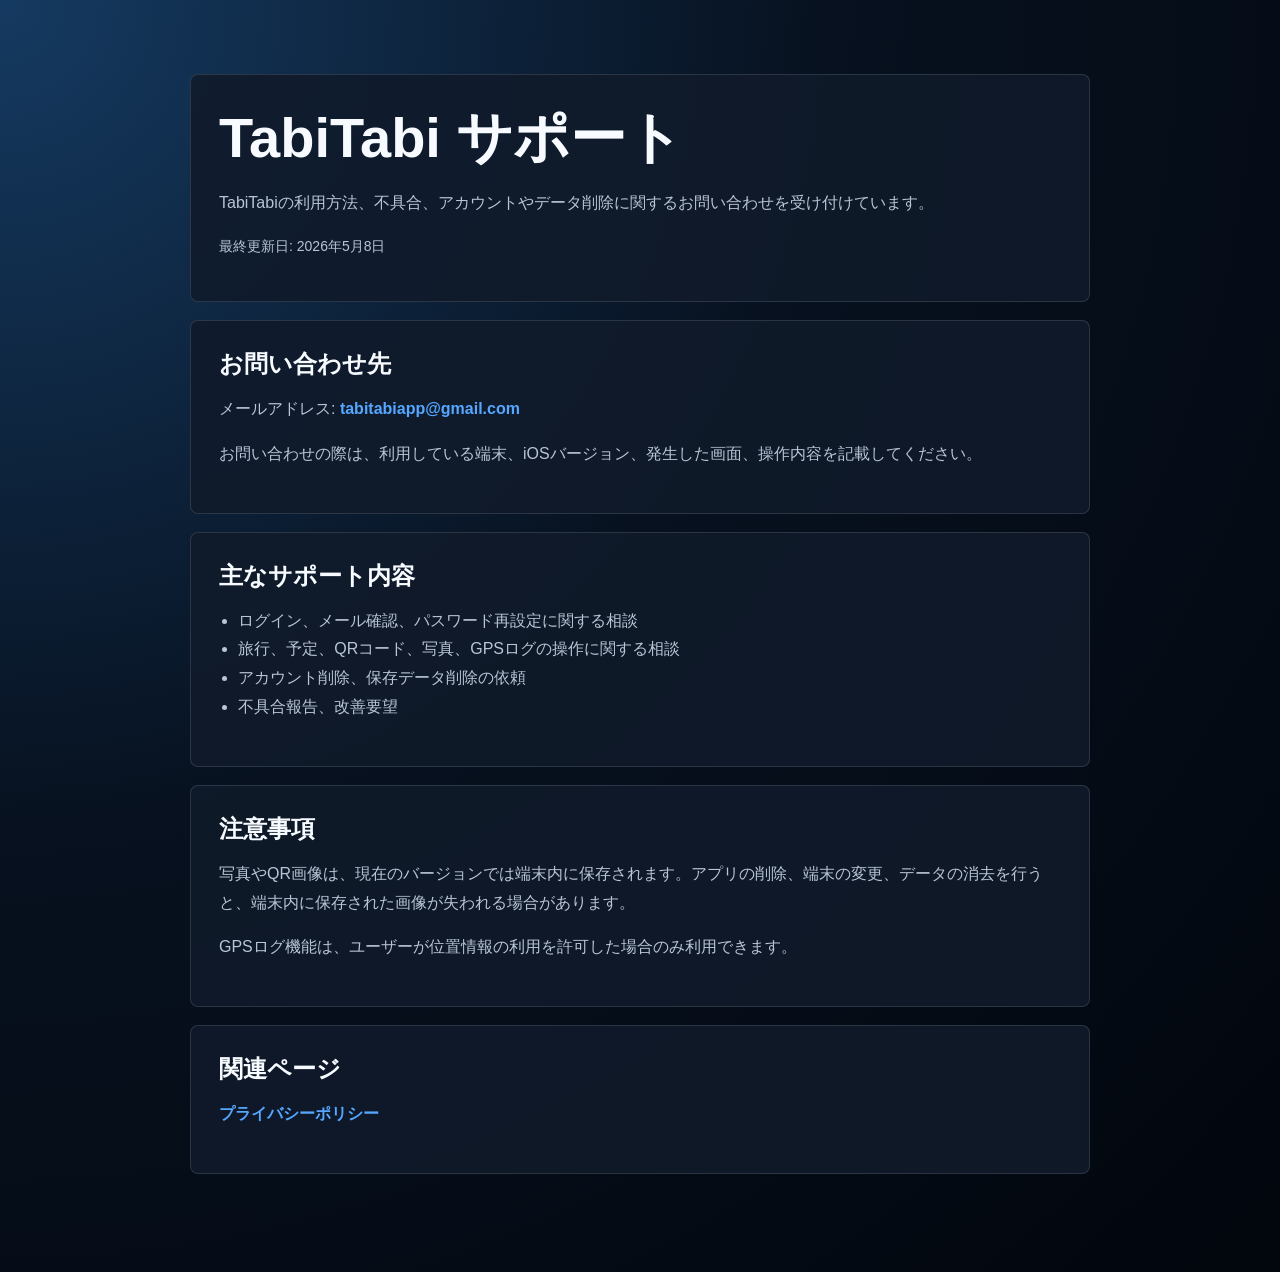
==== support.html @ 370d9b12 "Add files via upload" ====
<!doctype html>
<html lang="ja">
<head>
  <meta charset="utf-8">
  <meta name="viewport" content="width=device-width, initial-scale=1">
  <title>TabiTabi サポート</title>
  <style>
    :root {
      color-scheme: light dark;
      --bg: #07111f;
      --panel: #101b2b;
      --text: #f7fbff;
      --muted: #b8c5d6;
      --line: rgba(255, 255, 255, 0.12);
      --accent: #55a7ff;
    }
    body {
      margin: 0;
      font-family: -apple-system, BlinkMacSystemFont, "Hiragino Sans", "Yu Gothic", sans-serif;
      background: radial-gradient(circle at top left, #153a61, var(--bg) 46%, #02060d);
      color: var(--text);
      line-height: 1.8;
    }
    main {
      width: min(900px, calc(100% - 40px));
      margin: 0 auto;
      padding: 56px 0 80px;
    }
    header, section {
      background: color-mix(in srgb, var(--panel) 88%, transparent);
      border: 1px solid var(--line);
      border-radius: 8px;
      padding: 28px;
      margin: 18px 0;
    }
    h1, h2 {
      margin: 0 0 12px;
      line-height: 1.25;
      letter-spacing: 0;
    }
    h1 {
      font-size: clamp(34px, 7vw, 56px);
    }
    h2 {
      font-size: 24px;
    }
    p, li {
      color: var(--muted);
      font-size: 16px;
    }
    a {
      color: var(--accent);
      font-weight: 700;
      text-decoration: none;
    }
    ul {
      padding-left: 1.2em;
    }
    .updated {
      color: var(--muted);
      font-size: 14px;
    }
  </style>
</head>
<body>
  <main>
    <header>
      <h1>TabiTabi サポート</h1>
      <p>TabiTabiの利用方法、不具合、アカウントやデータ削除に関するお問い合わせを受け付けています。</p>
      <p class="updated">最終更新日: 2026年5月8日</p>
    </header>

    <section>
      <h2>お問い合わせ先</h2>
      <p>メールアドレス: <a href="mailto:tabitabiapp@gmail.com">tabitabiapp@gmail.com</a></p>
      <p>お問い合わせの際は、利用している端末、iOSバージョン、発生した画面、操作内容を記載してください。</p>
    </section>

    <section>
      <h2>主なサポート内容</h2>
      <ul>
        <li>ログイン、メール確認、パスワード再設定に関する相談</li>
        <li>旅行、予定、QRコード、写真、GPSログの操作に関する相談</li>
        <li>アカウント削除、保存データ削除の依頼</li>
        <li>不具合報告、改善要望</li>
      </ul>
    </section>

    <section>
      <h2>注意事項</h2>
      <p>写真やQR画像は、現在のバージョンでは端末内に保存されます。アプリの削除、端末の変更、データの消去を行うと、端末内に保存された画像が失われる場合があります。</p>
      <p>GPSログ機能は、ユーザーが位置情報の利用を許可した場合のみ利用できます。</p>
    </section>

    <section>
      <h2>関連ページ</h2>
      <p><a href="./privacy-policy.html">プライバシーポリシー</a></p>
    </section>
  </main>
</body>
</html>
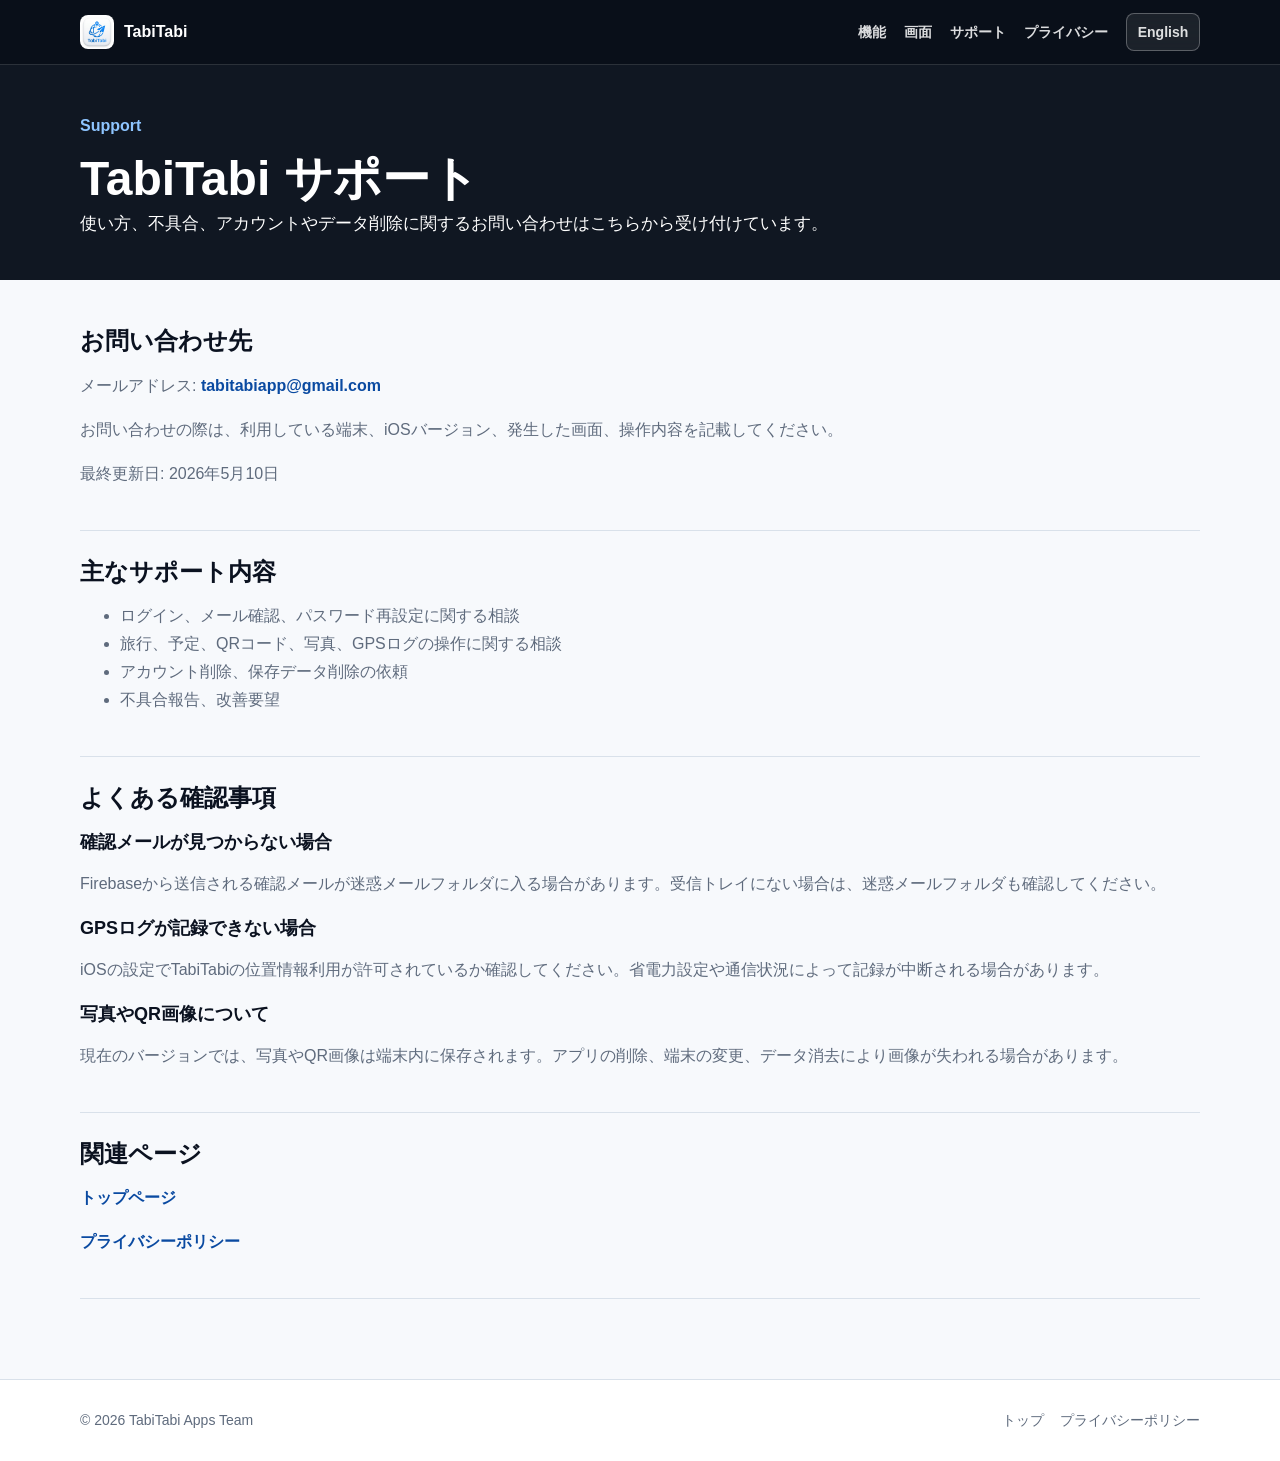
==== commit 53bf14cc: "Add TabiTabi public support site" ====
--- a/support.html
+++ b/support.html
@@ -3,80 +3,45 @@
 <head>
   <meta charset="utf-8">
   <meta name="viewport" content="width=device-width, initial-scale=1">
+  <meta name="description" content="TabiTabiのサポートページです。お問い合わせ、不具合報告、データ削除依頼を受け付けています。">
+  <meta name="robots" content="noindex, nofollow">
   <title>TabiTabi サポート</title>
-  <style>
-    :root {
-      color-scheme: light dark;
-      --bg: #07111f;
-      --panel: #101b2b;
-      --text: #f7fbff;
-      --muted: #b8c5d6;
-      --line: rgba(255, 255, 255, 0.12);
-      --accent: #55a7ff;
-    }
-    body {
-      margin: 0;
-      font-family: -apple-system, BlinkMacSystemFont, "Hiragino Sans", "Yu Gothic", sans-serif;
-      background: radial-gradient(circle at top left, #153a61, var(--bg) 46%, #02060d);
-      color: var(--text);
-      line-height: 1.8;
-    }
-    main {
-      width: min(900px, calc(100% - 40px));
-      margin: 0 auto;
-      padding: 56px 0 80px;
-    }
-    header, section {
-      background: color-mix(in srgb, var(--panel) 88%, transparent);
-      border: 1px solid var(--line);
-      border-radius: 8px;
-      padding: 28px;
-      margin: 18px 0;
-    }
-    h1, h2 {
-      margin: 0 0 12px;
-      line-height: 1.25;
-      letter-spacing: 0;
-    }
-    h1 {
-      font-size: clamp(34px, 7vw, 56px);
-    }
-    h2 {
-      font-size: 24px;
-    }
-    p, li {
-      color: var(--muted);
-      font-size: 16px;
-    }
-    a {
-      color: var(--accent);
-      font-weight: 700;
-      text-decoration: none;
-    }
-    ul {
-      padding-left: 1.2em;
-    }
-    .updated {
-      color: var(--muted);
-      font-size: 14px;
-    }
-  </style>
+  <link rel="stylesheet" href="./styles.css">
 </head>
 <body>
-  <main>
-    <header>
+  <header class="site-header">
+    <nav class="nav" aria-label="メインナビゲーション">
+      <a class="brand" href="./index.html">
+        <img src="./assets/aicon1.png" alt="TabiTabi">
+        <span>TabiTabi</span>
+      </a>
+      <div class="nav-links">
+        <a href="./index.html#features">機能</a>
+        <a href="./index.html#screens">画面</a>
+        <a href="./support.html">サポート</a>
+        <a href="./privacy-policy.html">プライバシー</a>
+        <a class="language-switch" href="./support-en.html" lang="en">English</a>
+      </div>
+    </nav>
+  </header>
+
+  <section class="page-hero">
+    <div class="page-main">
+      <p class="eyebrow">Support</p>
       <h1>TabiTabi サポート</h1>
-      <p>TabiTabiの利用方法、不具合、アカウントやデータ削除に関するお問い合わせを受け付けています。</p>
-      <p class="updated">最終更新日: 2026年5月8日</p>
-    </header>
+      <p class="page-lead">使い方、不具合、アカウントやデータ削除に関するお問い合わせはこちらから受け付けています。</p>
+    </div>
+  </section>
 
-    <section>
+  <main class="page-main">
+    <section class="content-section">
       <h2>お問い合わせ先</h2>
-      <p>メールアドレス: <a href="mailto:tabitabiapp@gmail.com">tabitabiapp@gmail.com</a></p>
+      <p>メールアドレス: <a class="inline-link" href="mailto:tabitabiapp@gmail.com">tabitabiapp@gmail.com</a></p>
       <p>お問い合わせの際は、利用している端末、iOSバージョン、発生した画面、操作内容を記載してください。</p>
+      <p>最終更新日: 2026年5月10日</p>
     </section>
 
-    <section>
+    <section class="content-section">
       <h2>主なサポート内容</h2>
       <ul>
         <li>ログイン、メール確認、パスワード再設定に関する相談</li>
@@ -86,16 +51,33 @@
       </ul>
     </section>
 
-    <section>
-      <h2>注意事項</h2>
-      <p>写真やQR画像は、現在のバージョンでは端末内に保存されます。アプリの削除、端末の変更、データの消去を行うと、端末内に保存された画像が失われる場合があります。</p>
-      <p>GPSログ機能は、ユーザーが位置情報の利用を許可した場合のみ利用できます。</p>
+    <section class="content-section">
+      <h2>よくある確認事項</h2>
+      <h3>確認メールが見つからない場合</h3>
+      <p>Firebaseから送信される確認メールが迷惑メールフォルダに入る場合があります。受信トレイにない場合は、迷惑メールフォルダも確認してください。</p>
+
+      <h3>GPSログが記録できない場合</h3>
+      <p>iOSの設定でTabiTabiの位置情報利用が許可されているか確認してください。省電力設定や通信状況によって記録が中断される場合があります。</p>
+
+      <h3>写真やQR画像について</h3>
+      <p>現在のバージョンでは、写真やQR画像は端末内に保存されます。アプリの削除、端末の変更、データ消去により画像が失われる場合があります。</p>
     </section>
 
-    <section>
+    <section class="content-section">
       <h2>関連ページ</h2>
-      <p><a href="./privacy-policy.html">プライバシーポリシー</a></p>
+      <p><a class="inline-link" href="./index.html">トップページ</a></p>
+      <p><a class="inline-link" href="./privacy-policy.html">プライバシーポリシー</a></p>
     </section>
   </main>
+
+  <footer class="footer">
+    <div class="footer-inner">
+      <span>© 2026 TabiTabi Apps Team</span>
+      <div class="footer-links">
+        <a href="./index.html">トップ</a>
+        <a href="./privacy-policy.html">プライバシーポリシー</a>
+      </div>
+    </div>
+  </footer>
 </body>
 </html>
--- a/styles.css
+++ b/styles.css
@@ -0,0 +1,483 @@
+:root {
+  color-scheme: light;
+  --ink: #0b1220;
+  --text: #172033;
+  --muted: #5f6b7d;
+  --line: #d9e1ea;
+  --surface: #ffffff;
+  --soft: #eef5fb;
+  --blue: #1677ff;
+  --blue-dark: #0a4aa1;
+  --green: #16a064;
+  --coral: #ef6b5f;
+}
+
+* {
+  box-sizing: border-box;
+}
+
+html {
+  scroll-behavior: smooth;
+}
+
+body {
+  margin: 0;
+  color: var(--text);
+  background: #f7f9fc;
+  font-family: -apple-system, BlinkMacSystemFont, "Hiragino Sans", "Yu Gothic", "Yu Gothic UI", sans-serif;
+  line-height: 1.75;
+}
+
+img {
+  display: block;
+  max-width: 100%;
+}
+
+figure {
+  margin: 0;
+}
+
+a {
+  color: inherit;
+  text-decoration: none;
+}
+
+.site-header {
+  position: fixed;
+  z-index: 10;
+  top: 0;
+  left: 0;
+  right: 0;
+  border-bottom: 1px solid rgba(255, 255, 255, 0.14);
+  background: rgba(8, 13, 23, 0.72);
+  backdrop-filter: blur(18px);
+}
+
+.nav {
+  width: min(1120px, calc(100% - 32px));
+  height: 64px;
+  margin: 0 auto;
+  display: flex;
+  align-items: center;
+  justify-content: space-between;
+  gap: 16px;
+}
+
+.brand {
+  display: inline-flex;
+  align-items: center;
+  gap: 10px;
+  color: #ffffff;
+  font-weight: 800;
+}
+
+.brand img {
+  width: 34px;
+  height: 34px;
+  border-radius: 8px;
+}
+
+.nav-links {
+  display: flex;
+  align-items: center;
+  gap: 18px;
+  color: rgba(255, 255, 255, 0.86);
+  font-size: 14px;
+  font-weight: 700;
+}
+
+.nav-links a {
+  padding: 6px 0;
+}
+
+.language-switch {
+  min-width: 74px;
+  padding: 7px 10px;
+  border: 1px solid rgba(255, 255, 255, 0.28);
+  border-radius: 8px;
+  text-align: center;
+  background: rgba(255, 255, 255, 0.08);
+}
+
+.hero {
+  min-height: 78vh;
+  padding: 112px 0 72px;
+  color: #ffffff;
+  background-image:
+    linear-gradient(90deg, rgba(5, 9, 16, 0.95) 0%, rgba(5, 9, 16, 0.78) 36%, rgba(5, 9, 16, 0.22) 100%),
+    url("./assets/preview_cover.png");
+  background-size: cover;
+  background-position: center;
+  display: flex;
+  align-items: center;
+}
+
+.hero-inner,
+.section-inner,
+.page-main {
+  width: min(1120px, calc(100% - 32px));
+  margin: 0 auto;
+}
+
+.hero-copy {
+  max-width: 560px;
+}
+
+.app-icon {
+  width: 82px;
+  height: 82px;
+  border-radius: 18px;
+  margin-bottom: 22px;
+  box-shadow: 0 18px 40px rgba(0, 0, 0, 0.32);
+}
+
+.eyebrow {
+  margin: 0 0 10px;
+  color: #8ec5ff;
+  font-weight: 800;
+}
+
+h1,
+h2,
+h3 {
+  margin: 0;
+  color: inherit;
+  line-height: 1.22;
+  letter-spacing: 0;
+}
+
+h1 {
+  font-size: clamp(48px, 8vw, 86px);
+  font-weight: 900;
+}
+
+.hero-lead {
+  margin: 22px 0 0;
+  color: rgba(255, 255, 255, 0.84);
+  font-size: clamp(18px, 2.2vw, 23px);
+  font-weight: 700;
+}
+
+.hero-actions {
+  display: flex;
+  flex-wrap: wrap;
+  gap: 12px;
+  margin-top: 30px;
+}
+
+.button {
+  display: inline-flex;
+  align-items: center;
+  justify-content: center;
+  min-height: 46px;
+  padding: 0 18px;
+  border-radius: 8px;
+  border: 1px solid transparent;
+  font-weight: 800;
+}
+
+.button.primary {
+  color: #ffffff;
+  background: var(--blue);
+}
+
+.button.secondary {
+  color: #ffffff;
+  border-color: rgba(255, 255, 255, 0.32);
+  background: rgba(255, 255, 255, 0.08);
+}
+
+.hero-note {
+  margin-top: 16px;
+  color: rgba(255, 255, 255, 0.62);
+  font-size: 13px;
+}
+
+.section {
+  padding: 72px 0;
+}
+
+.section.white {
+  background: #ffffff;
+}
+
+.section.soft {
+  background: var(--soft);
+}
+
+.section-title {
+  display: grid;
+  gap: 12px;
+  max-width: 760px;
+  margin-bottom: 32px;
+}
+
+.section-title h2,
+.page-main h1 {
+  color: var(--ink);
+  font-size: clamp(30px, 5vw, 48px);
+  font-weight: 900;
+}
+
+.section-title p,
+.page-lead {
+  margin: 0;
+  color: var(--muted);
+  font-size: 17px;
+}
+
+.feature-grid {
+  display: grid;
+  grid-template-columns: repeat(3, minmax(0, 1fr));
+  gap: 16px;
+}
+
+.feature {
+  min-height: 188px;
+  padding: 22px;
+  border: 1px solid var(--line);
+  border-radius: 8px;
+  background: var(--surface);
+}
+
+.feature-icon {
+  width: 42px;
+  height: 42px;
+  display: inline-flex;
+  align-items: center;
+  justify-content: center;
+  border-radius: 8px;
+  color: #ffffff;
+  background: var(--blue);
+  font-weight: 900;
+  margin-bottom: 16px;
+}
+
+.feature:nth-child(2n) .feature-icon {
+  background: var(--green);
+}
+
+.feature:nth-child(3n) .feature-icon {
+  background: var(--coral);
+}
+
+.feature h3 {
+  color: var(--ink);
+  font-size: 20px;
+  font-weight: 900;
+}
+
+.feature p {
+  margin: 10px 0 0;
+  color: var(--muted);
+  font-size: 15px;
+}
+
+.screens {
+  display: grid;
+  grid-template-columns: repeat(5, minmax(0, 1fr));
+  gap: 14px;
+  align-items: start;
+}
+
+.screen {
+  overflow: hidden;
+  border-radius: 8px;
+  border: 1px solid rgba(11, 18, 32, 0.12);
+  background: #05070a;
+  box-shadow: 0 20px 48px rgba(11, 18, 32, 0.16);
+}
+
+.screen img {
+  width: 100%;
+  aspect-ratio: 1290 / 2796;
+  object-fit: cover;
+}
+
+.flow {
+  display: grid;
+  grid-template-columns: repeat(4, minmax(0, 1fr));
+  gap: 14px;
+  counter-reset: step;
+}
+
+.step {
+  padding: 20px;
+  border: 1px solid var(--line);
+  border-radius: 8px;
+  background: #ffffff;
+  counter-increment: step;
+}
+
+.step::before {
+  content: counter(step, decimal-leading-zero);
+  display: block;
+  color: var(--blue);
+  font-weight: 900;
+  margin-bottom: 10px;
+}
+
+.step h3 {
+  color: var(--ink);
+  font-size: 18px;
+}
+
+.step p {
+  margin: 8px 0 0;
+  color: var(--muted);
+  font-size: 14px;
+}
+
+.support-band {
+  display: grid;
+  grid-template-columns: 1.2fr 0.8fr;
+  gap: 24px;
+  align-items: center;
+  padding: 28px;
+  border-radius: 8px;
+  color: #ffffff;
+  background: #101722;
+}
+
+.support-band p {
+  color: rgba(255, 255, 255, 0.72);
+}
+
+.support-links {
+  display: flex;
+  flex-wrap: wrap;
+  gap: 10px;
+  justify-content: flex-end;
+}
+
+.page-hero {
+  padding: 112px 0 42px;
+  color: #ffffff;
+  background: #101722;
+}
+
+.page-hero .page-main h1,
+.page-hero .page-lead {
+  color: #ffffff;
+}
+
+.page-main {
+  padding: 46px 0 80px;
+}
+
+.page-hero .page-main {
+  padding: 0;
+}
+
+.content-section {
+  padding: 26px 0;
+  border-bottom: 1px solid var(--line);
+}
+
+.content-section:first-child {
+  padding-top: 0;
+}
+
+.content-section h2 {
+  color: var(--ink);
+  font-size: 24px;
+}
+
+.content-section h3 {
+  margin-top: 20px;
+  color: var(--ink);
+  font-size: 18px;
+}
+
+.content-section p,
+.content-section li {
+  color: var(--muted);
+}
+
+.content-section a,
+.inline-link {
+  color: var(--blue-dark);
+  font-weight: 800;
+}
+
+.footer {
+  padding: 28px 0;
+  border-top: 1px solid var(--line);
+  color: var(--muted);
+  background: #ffffff;
+  font-size: 14px;
+}
+
+.footer-inner {
+  width: min(1120px, calc(100% - 32px));
+  margin: 0 auto;
+  display: flex;
+  justify-content: space-between;
+  gap: 16px;
+}
+
+.footer-links {
+  display: flex;
+  gap: 16px;
+}
+
+@media (max-width: 860px) {
+  .nav-links {
+    gap: 12px;
+    font-size: 13px;
+  }
+
+  .hero {
+    min-height: 82vh;
+    background-position: 62% center;
+  }
+
+  .feature-grid,
+  .flow,
+  .support-band {
+    grid-template-columns: 1fr;
+  }
+
+  .screens {
+    grid-template-columns: repeat(2, minmax(0, 1fr));
+  }
+
+  .support-links {
+    justify-content: flex-start;
+  }
+}
+
+@media (max-width: 560px) {
+  .nav {
+    width: min(100% - 24px, 1120px);
+  }
+
+  .brand span {
+    display: none;
+  }
+
+  .hero-inner,
+  .section-inner,
+  .page-main,
+  .footer-inner {
+    width: min(100% - 24px, 1120px);
+  }
+
+  .hero {
+    padding-top: 92px;
+    background-image:
+      linear-gradient(180deg, rgba(5, 9, 16, 0.9) 0%, rgba(5, 9, 16, 0.72) 52%, rgba(5, 9, 16, 0.92) 100%),
+      url("./assets/preview_cover.png");
+  }
+
+  .hero-actions,
+  .footer-inner,
+  .footer-links {
+    flex-direction: column;
+    align-items: stretch;
+  }
+
+  .button {
+    width: 100%;
+  }
+}
